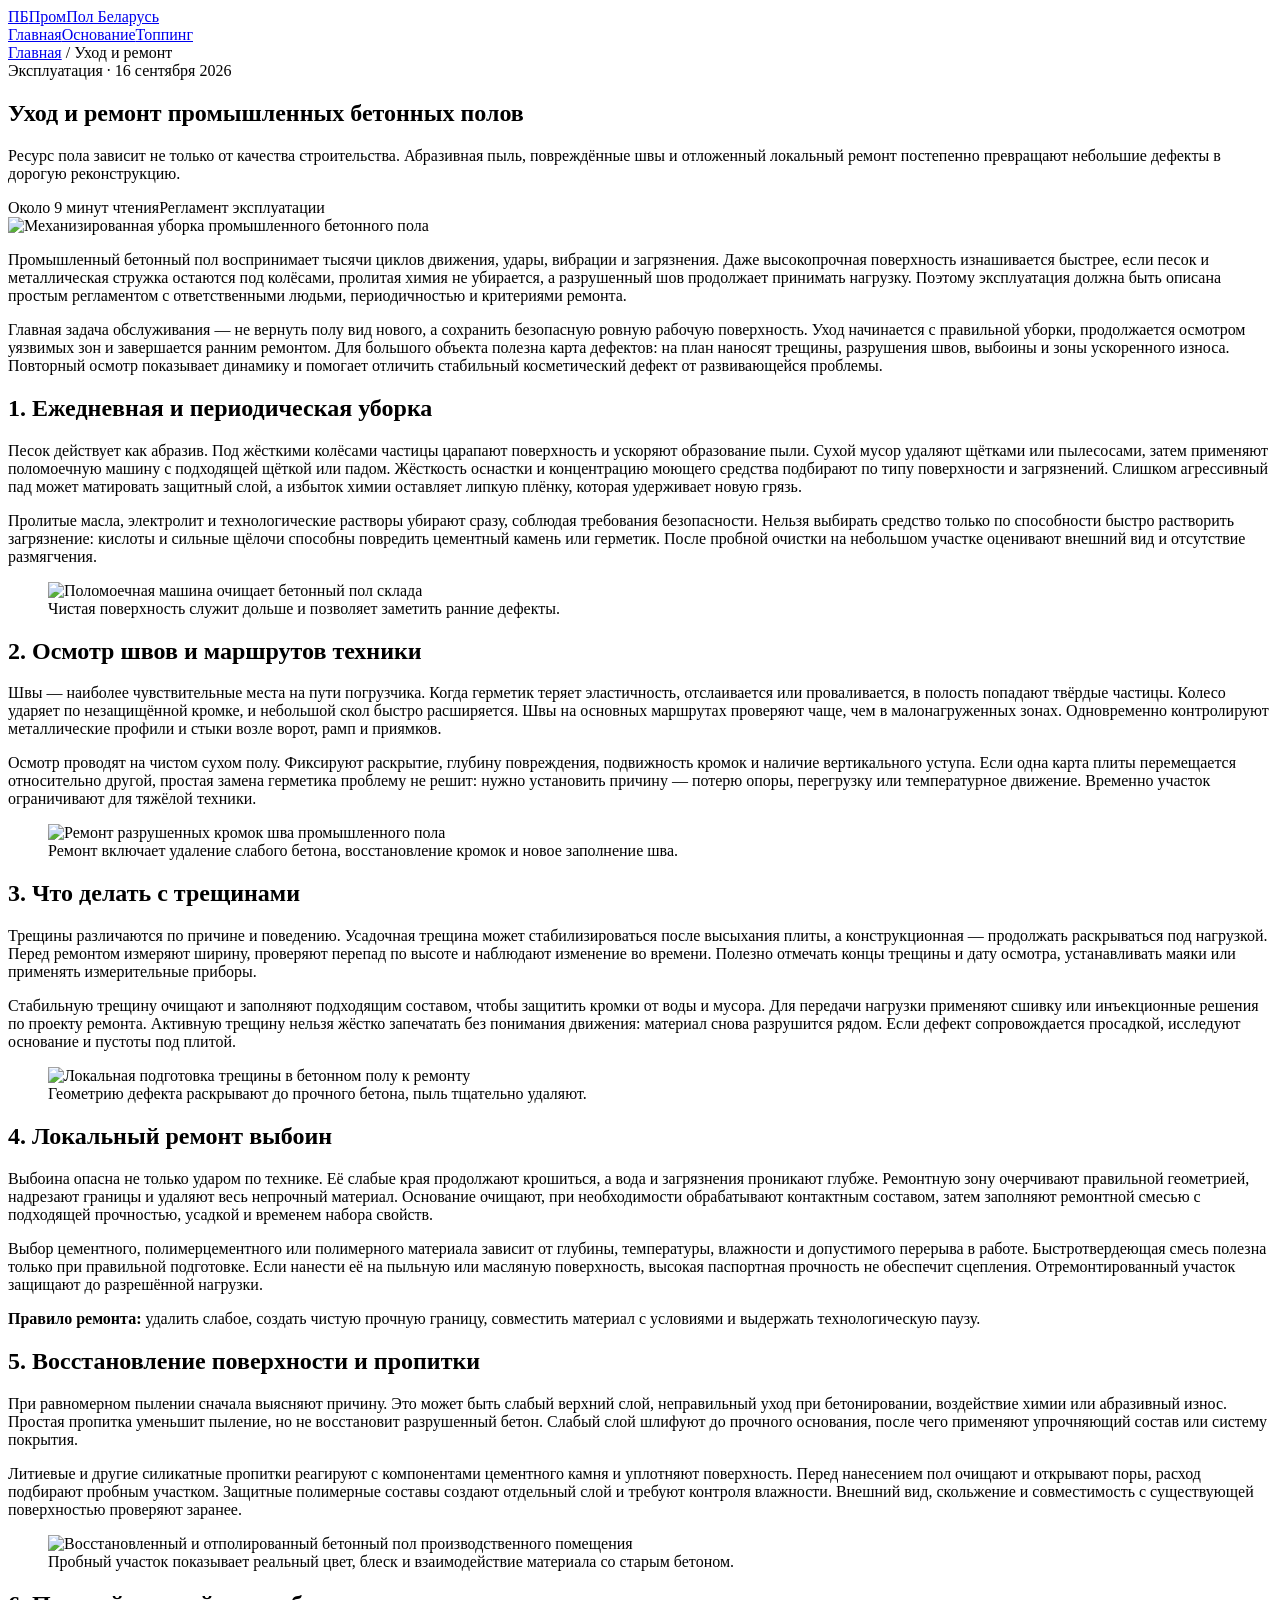
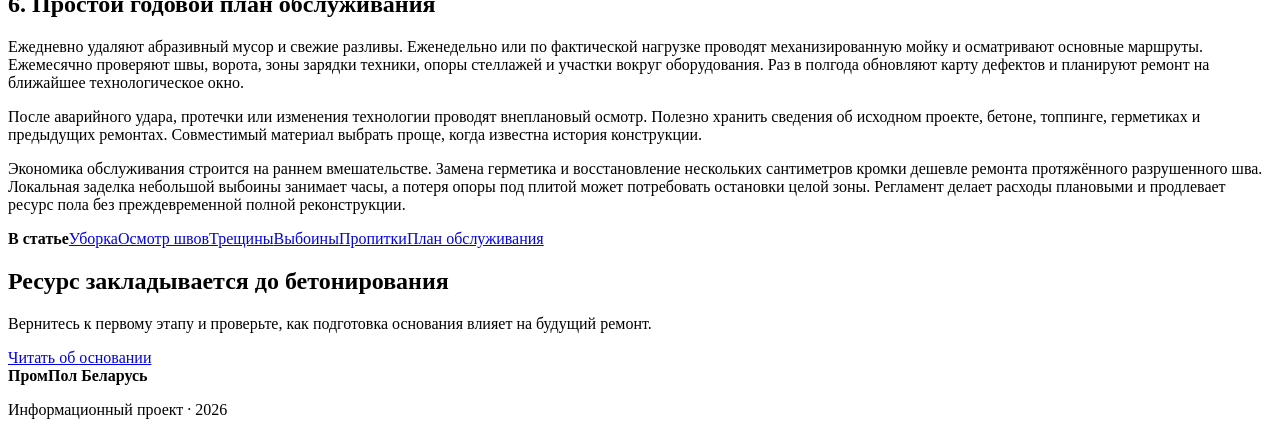
==== ekspluatatsiya-remont.html @ 8ad32788 "Add site pages and SEO files" ====
<!doctype html><html lang="ru"><head><meta charset="utf-8"><meta name="viewport" content="width=device-width,initial-scale=1"><title>Уход и ремонт промышленных бетонных полов</title><meta name="description" content="Практический регламент эксплуатации промышленных бетонных полов: уборка, защита швов, диагностика трещин, локальный ремонт и профилактика износа."><link rel="canonical" href="https://prompolybelarus.com/ekspluatatsiya-remont.html"><link rel="icon" href="/assets/favicon.svg"><link rel="stylesheet" href="/assets/style.css"><link rel="stylesheet" href="/assets/mobile.css"><meta property="og:type" content="article"><meta property="og:title" content="Уход и ремонт промышленных бетонных полов"><meta property="og:image" content="https://prompolybelarus.com/assets/images/maintenance.webp"><script type="application/ld+json">{"@context":"https://schema.org","@type":"Article","headline":"Уход и ремонт промышленных бетонных полов","datePublished":"2026-09-16","dateModified":"2026-09-16","inLanguage":"ru-BY","author":{"@type":"Organization","name":"ПромПол Беларусь"},"mainEntityOfPage":"https://prompolybelarus.com/ekspluatatsiya-remont.html","image":"https://prompolybelarus.com/assets/images/maintenance.webp"}</script></head><body><header class="site-header"><div class="wrap header-inner"><a class="brand" href="/"><span class="brand-mark">ПБ</span><span>ПромПол Беларусь</span></a><nav class="nav"><a href="/">Главная</a><a href="/podgotovka-osnovaniya.html">Основание</a><a href="/topingovye-poly.html">Топпинг</a></nav></div></header><main><div class="wrap"><div class="breadcrumbs"><a href="/">Главная</a> / Уход и ремонт</div><section class="article-hero"><div class="eyebrow">Эксплуатация · 16 сентября 2026</div><h1>Уход и ремонт промышленных бетонных полов</h1><p class="article-deck">Ресурс пола зависит не только от качества строительства. Абразивная пыль, повреждённые швы и отложенный локальный ремонт постепенно превращают небольшие дефекты в дорогую реконструкцию.</p><div class="article-meta"><span>Около 9 минут чтения</span><span>Регламент эксплуатации</span></div></section><img class="cover" src="/assets/images/maintenance.webp" width="1400" height="900" alt="Механизированная уборка промышленного бетонного пола"></div><section class="section"><div class="wrap article-layout"><article class="article-body"><p>Промышленный бетонный пол воспринимает тысячи циклов движения, удары, вибрации и загрязнения. Даже высокопрочная поверхность изнашивается быстрее, если песок и металлическая стружка остаются под колёсами, пролитая химия не убирается, а разрушенный шов продолжает принимать нагрузку. Поэтому эксплуатация должна быть описана простым регламентом с ответственными людьми, периодичностью и критериями ремонта.</p><p>Главная задача обслуживания — не вернуть полу вид нового, а сохранить безопасную ровную рабочую поверхность. Уход начинается с правильной уборки, продолжается осмотром уязвимых зон и завершается ранним ремонтом. Для большого объекта полезна карта дефектов: на план наносят трещины, разрушения швов, выбоины и зоны ускоренного износа. Повторный осмотр показывает динамику и помогает отличить стабильный косметический дефект от развивающейся проблемы.</p><h2 id="uborka">1. Ежедневная и периодическая уборка</h2><p>Песок действует как абразив. Под жёсткими колёсами частицы царапают поверхность и ускоряют образование пыли. Сухой мусор удаляют щётками или пылесосами, затем применяют поломоечную машину с подходящей щёткой или падом. Жёсткость оснастки и концентрацию моющего средства подбирают по типу поверхности и загрязнений. Слишком агрессивный пад может матировать защитный слой, а избыток химии оставляет липкую плёнку, которая удерживает новую грязь.</p><p>Пролитые масла, электролит и технологические растворы убирают сразу, соблюдая требования безопасности. Нельзя выбирать средство только по способности быстро растворить загрязнение: кислоты и сильные щёлочи способны повредить цементный камень или герметик. После пробной очистки на небольшом участке оценивают внешний вид и отсутствие размягчения.</p><figure><img src="/assets/images/cleaning.webp" width="1200" height="760" alt="Поломоечная машина очищает бетонный пол склада" loading="lazy"><figcaption>Чистая поверхность служит дольше и позволяет заметить ранние дефекты.</figcaption></figure><h2 id="osmotr">2. Осмотр швов и маршрутов техники</h2><p>Швы — наиболее чувствительные места на пути погрузчика. Когда герметик теряет эластичность, отслаивается или проваливается, в полость попадают твёрдые частицы. Колесо ударяет по незащищённой кромке, и небольшой скол быстро расширяется. Швы на основных маршрутах проверяют чаще, чем в малонагруженных зонах. Одновременно контролируют металлические профили и стыки возле ворот, рамп и приямков.</p><p>Осмотр проводят на чистом сухом полу. Фиксируют раскрытие, глубину повреждения, подвижность кромок и наличие вертикального уступа. Если одна карта плиты перемещается относительно другой, простая замена герметика проблему не решит: нужно установить причину — потерю опоры, перегрузку или температурное движение. Временно участок ограничивают для тяжёлой техники.</p><figure><img src="/assets/images/joint-repair.webp" width="1200" height="760" alt="Ремонт разрушенных кромок шва промышленного пола" loading="lazy"><figcaption>Ремонт включает удаление слабого бетона, восстановление кромок и новое заполнение шва.</figcaption></figure><h2 id="treshiny">3. Что делать с трещинами</h2><p>Трещины различаются по причине и поведению. Усадочная трещина может стабилизироваться после высыхания плиты, а конструкционная — продолжать раскрываться под нагрузкой. Перед ремонтом измеряют ширину, проверяют перепад по высоте и наблюдают изменение во времени. Полезно отмечать концы трещины и дату осмотра, устанавливать маяки или применять измерительные приборы.</p><p>Стабильную трещину очищают и заполняют подходящим составом, чтобы защитить кромки от воды и мусора. Для передачи нагрузки применяют сшивку или инъекционные решения по проекту ремонта. Активную трещину нельзя жёстко запечатать без понимания движения: материал снова разрушится рядом. Если дефект сопровождается просадкой, исследуют основание и пустоты под плитой.</p><figure><img src="/assets/images/crack-repair.webp" width="1200" height="760" alt="Локальная подготовка трещины в бетонном полу к ремонту" loading="lazy"><figcaption>Геометрию дефекта раскрывают до прочного бетона, пыль тщательно удаляют.</figcaption></figure><h2 id="vyboiny">4. Локальный ремонт выбоин</h2><p>Выбоина опасна не только ударом по технике. Её слабые края продолжают крошиться, а вода и загрязнения проникают глубже. Ремонтную зону очерчивают правильной геометрией, надрезают границы и удаляют весь непрочный материал. Основание очищают, при необходимости обрабатывают контактным составом, затем заполняют ремонтной смесью с подходящей прочностью, усадкой и временем набора свойств.</p><p>Выбор цементного, полимерцементного или полимерного материала зависит от глубины, температуры, влажности и допустимого перерыва в работе. Быстротвердеющая смесь полезна только при правильной подготовке. Если нанести её на пыльную или масляную поверхность, высокая паспортная прочность не обеспечит сцепления. Отремонтированный участок защищают до разрешённой нагрузки.</p><div class="note"><strong>Правило ремонта:</strong> удалить слабое, создать чистую прочную границу, совместить материал с условиями и выдержать технологическую паузу.</div><h2 id="propitka">5. Восстановление поверхности и пропитки</h2><p>При равномерном пылении сначала выясняют причину. Это может быть слабый верхний слой, неправильный уход при бетонировании, воздействие химии или абразивный износ. Простая пропитка уменьшит пыление, но не восстановит разрушенный бетон. Слабый слой шлифуют до прочного основания, после чего применяют упрочняющий состав или систему покрытия.</p><p>Литиевые и другие силикатные пропитки реагируют с компонентами цементного камня и уплотняют поверхность. Перед нанесением пол очищают и открывают поры, расход подбирают пробным участком. Защитные полимерные составы создают отдельный слой и требуют контроля влажности. Внешний вид, скольжение и совместимость с существующей поверхностью проверяют заранее.</p><figure><img src="/assets/images/restored-floor.webp" width="1200" height="760" alt="Восстановленный и отполированный бетонный пол производственного помещения" loading="lazy"><figcaption>Пробный участок показывает реальный цвет, блеск и взаимодействие материала со старым бетоном.</figcaption></figure><h2 id="plan">6. Простой годовой план обслуживания</h2><p>Ежедневно удаляют абразивный мусор и свежие разливы. Еженедельно или по фактической нагрузке проводят механизированную мойку и осматривают основные маршруты. Ежемесячно проверяют швы, ворота, зоны зарядки техники, опоры стеллажей и участки вокруг оборудования. Раз в полгода обновляют карту дефектов и планируют ремонт на ближайшее технологическое окно.</p><p>После аварийного удара, протечки или изменения технологии проводят внеплановый осмотр. Полезно хранить сведения об исходном проекте, бетоне, топпинге, герметиках и предыдущих ремонтах. Совместимый материал выбрать проще, когда известна история конструкции.</p><p>Экономика обслуживания строится на раннем вмешательстве. Замена герметика и восстановление нескольких сантиметров кромки дешевле ремонта протяжённого разрушенного шва. Локальная заделка небольшой выбоины занимает часы, а потеря опоры под плитой может потребовать остановки целой зоны. Регламент делает расходы плановыми и продлевает ресурс пола без преждевременной полной реконструкции.</p></article><aside class="article-aside"><strong>В статье</strong><a href="#uborka">Уборка</a><a href="#osmotr">Осмотр швов</a><a href="#treshiny">Трещины</a><a href="#vyboiny">Выбоины</a><a href="#propitka">Пропитки</a><a href="#plan">План обслуживания</a></aside></div></section><section class="section alt"><div class="wrap cta"><div><h2>Ресурс закладывается до бетонирования</h2><p>Вернитесь к первому этапу и проверьте, как подготовка основания влияет на будущий ремонт.</p></div><a class="button" href="/podgotovka-osnovaniya.html">Читать об основании</a></div></section></main><footer class="site-footer"><div class="wrap footer-grid"><strong>ПромПол Беларусь</strong><p>Информационный проект · 2026</p></div></footer></body></html>
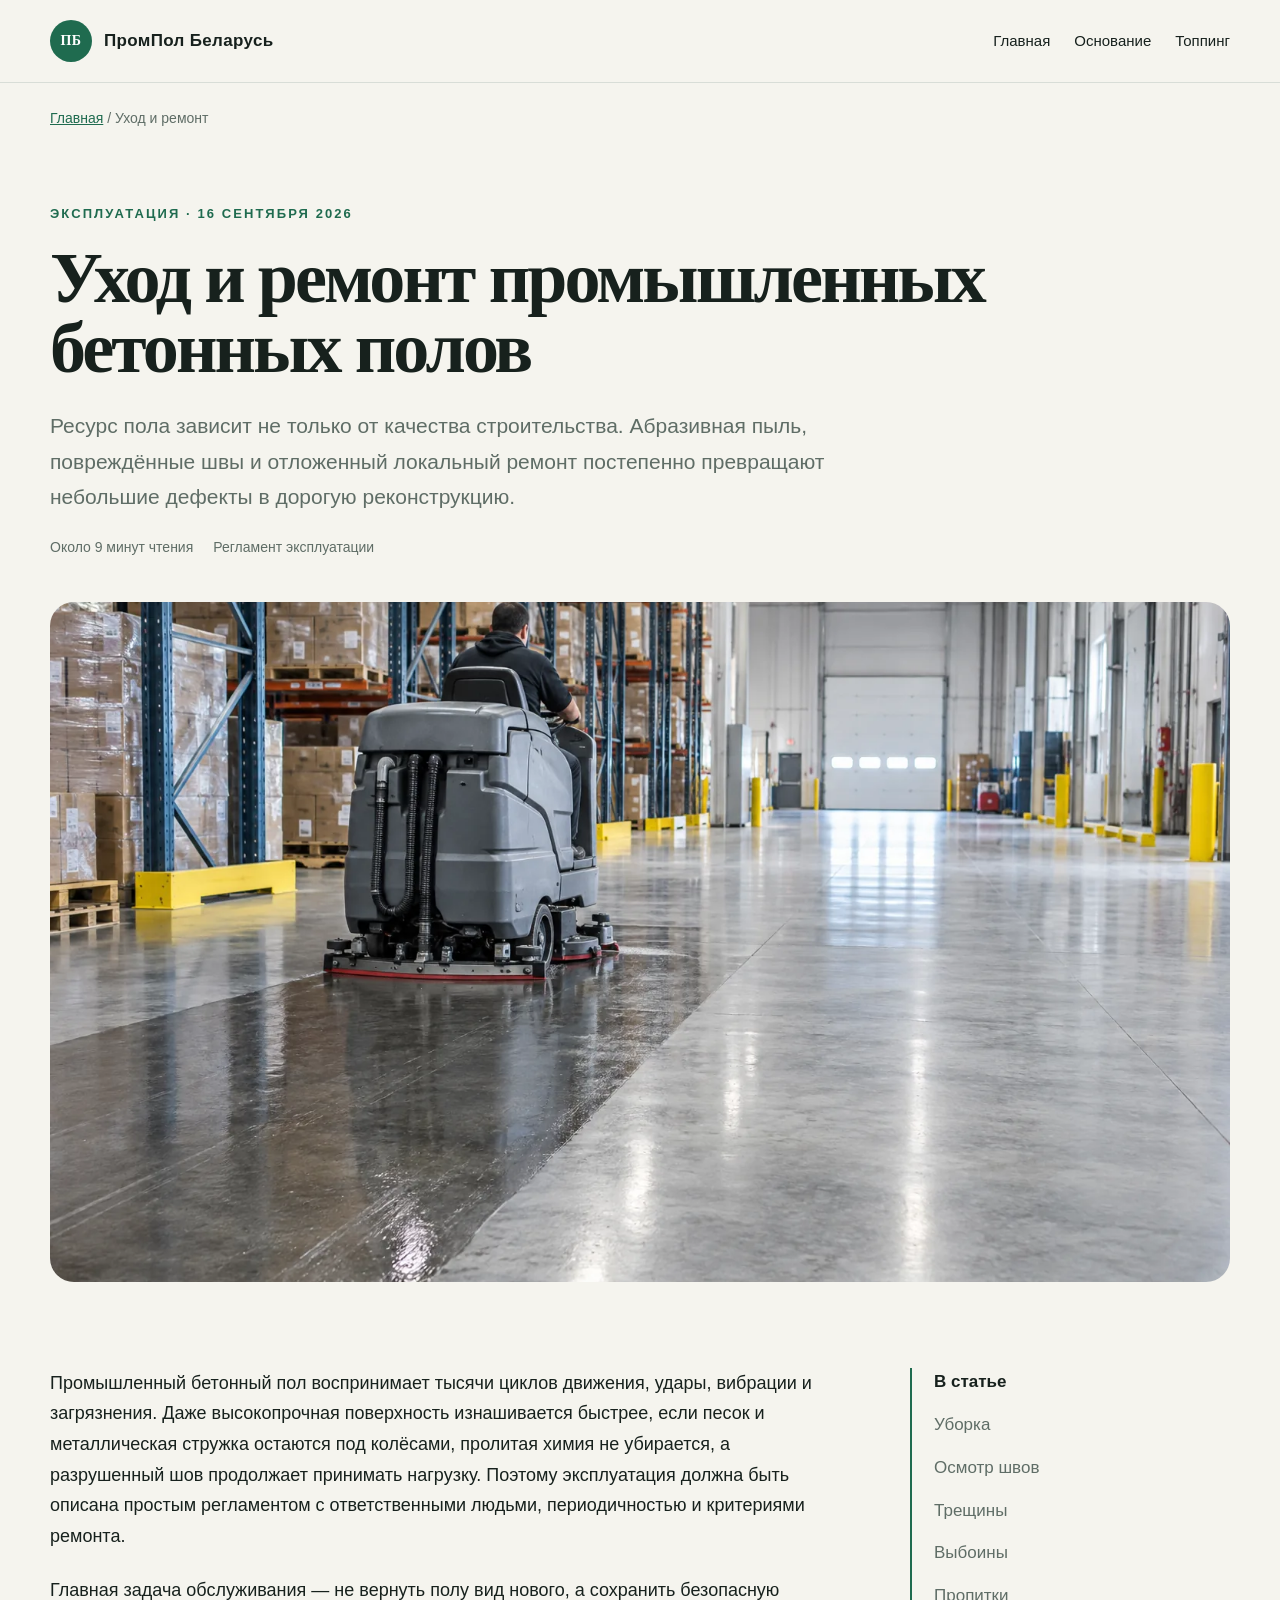
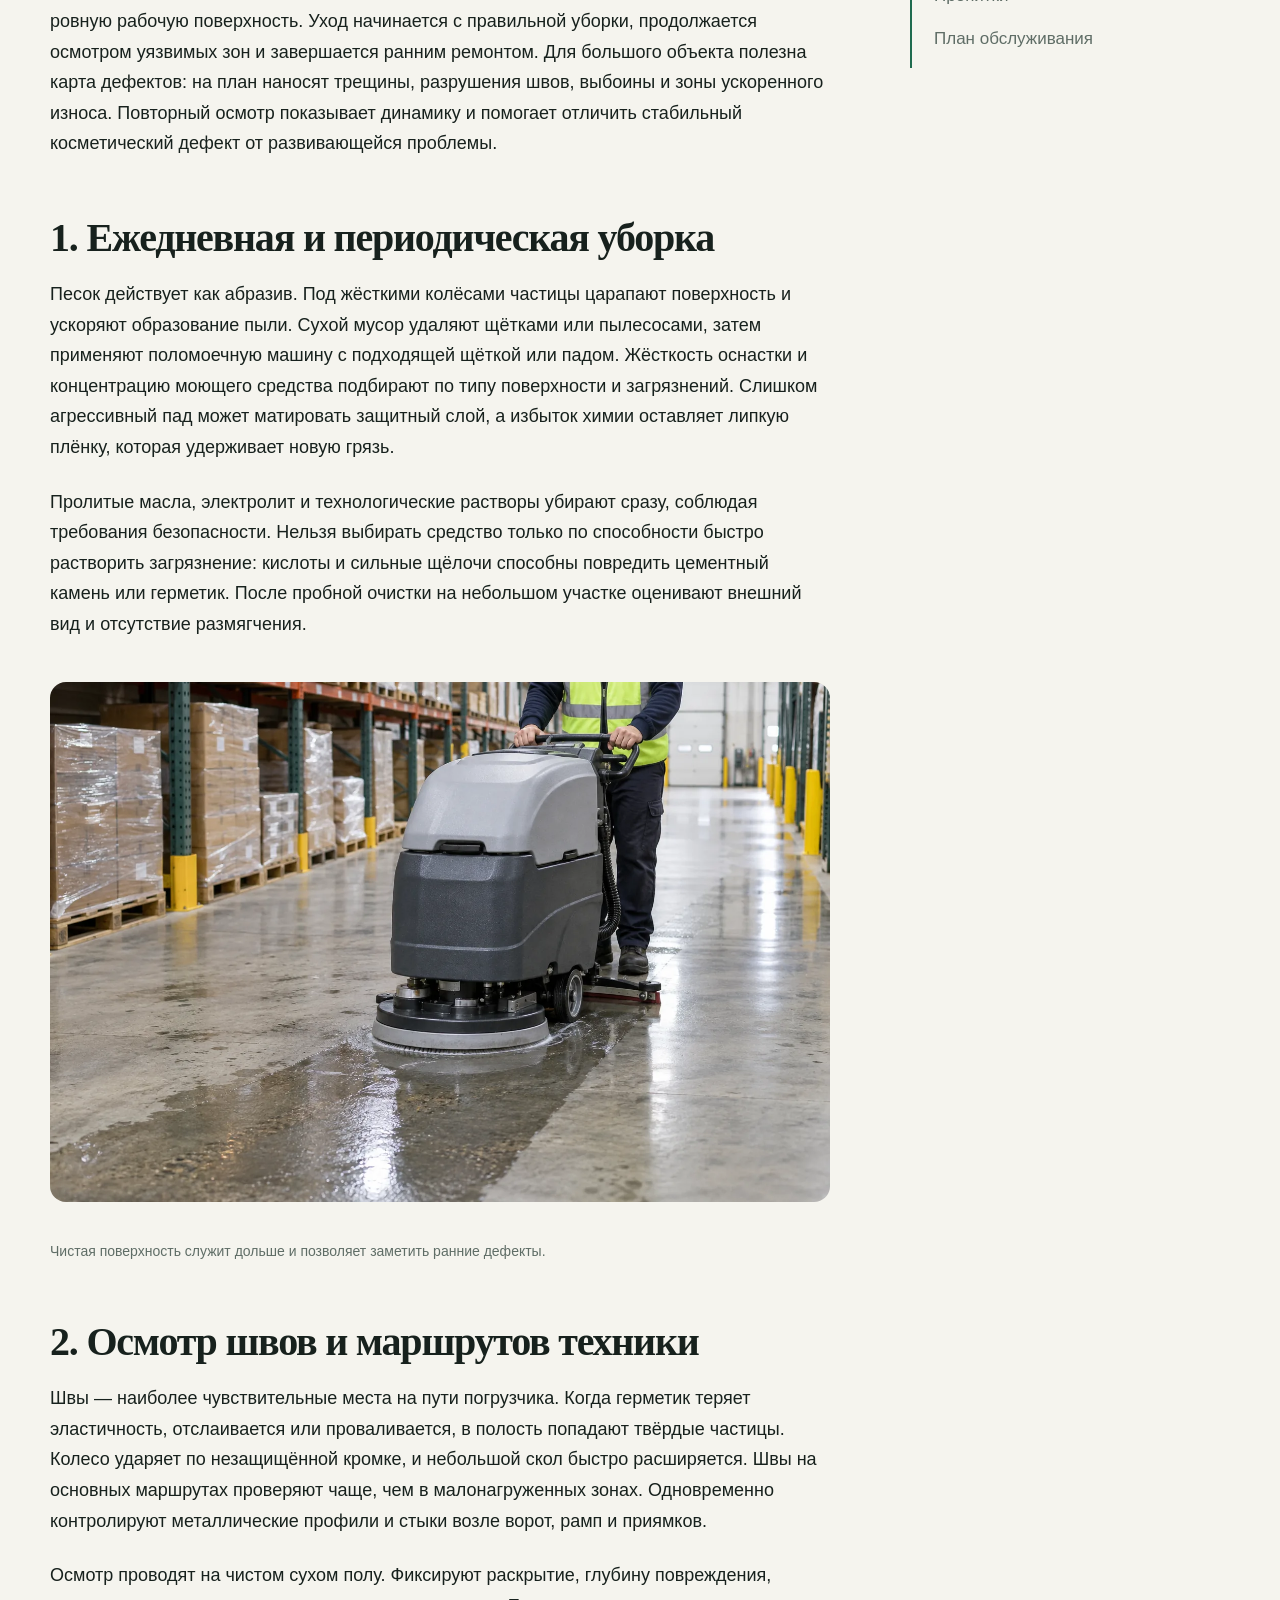
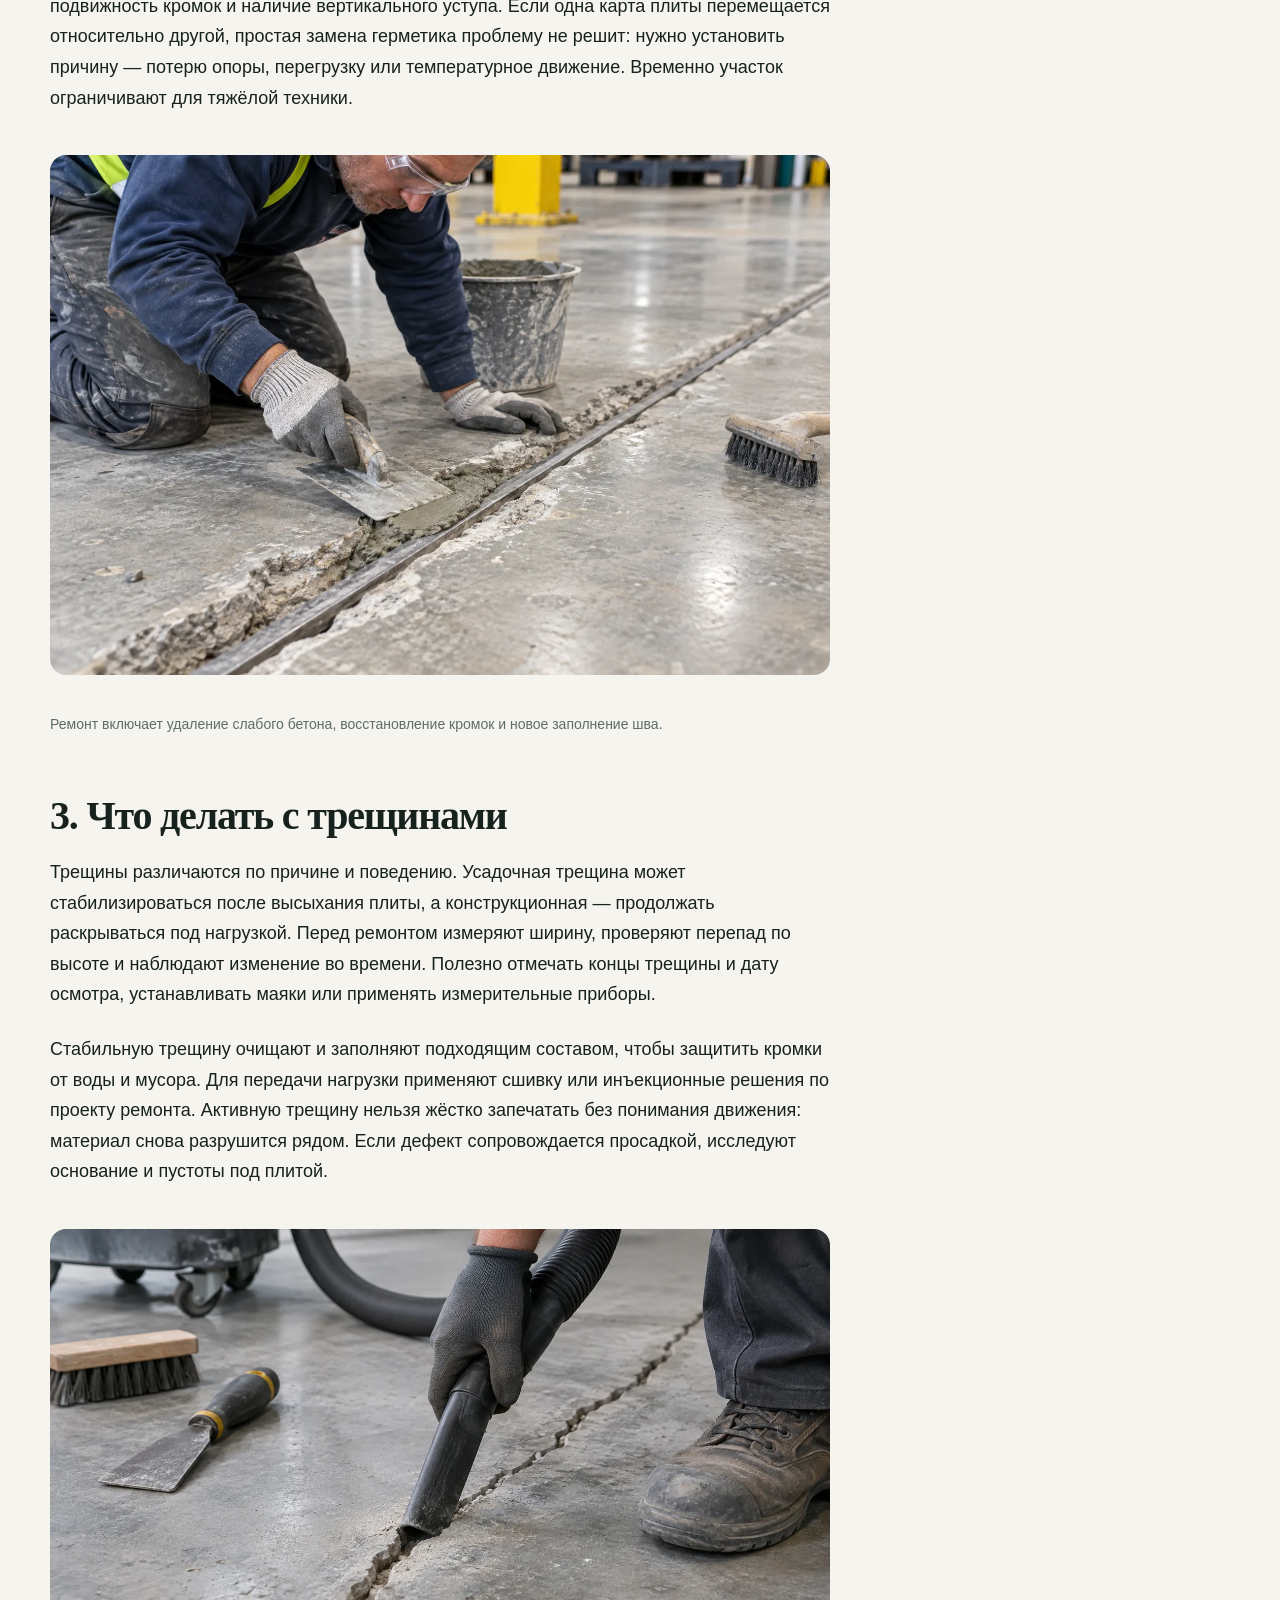
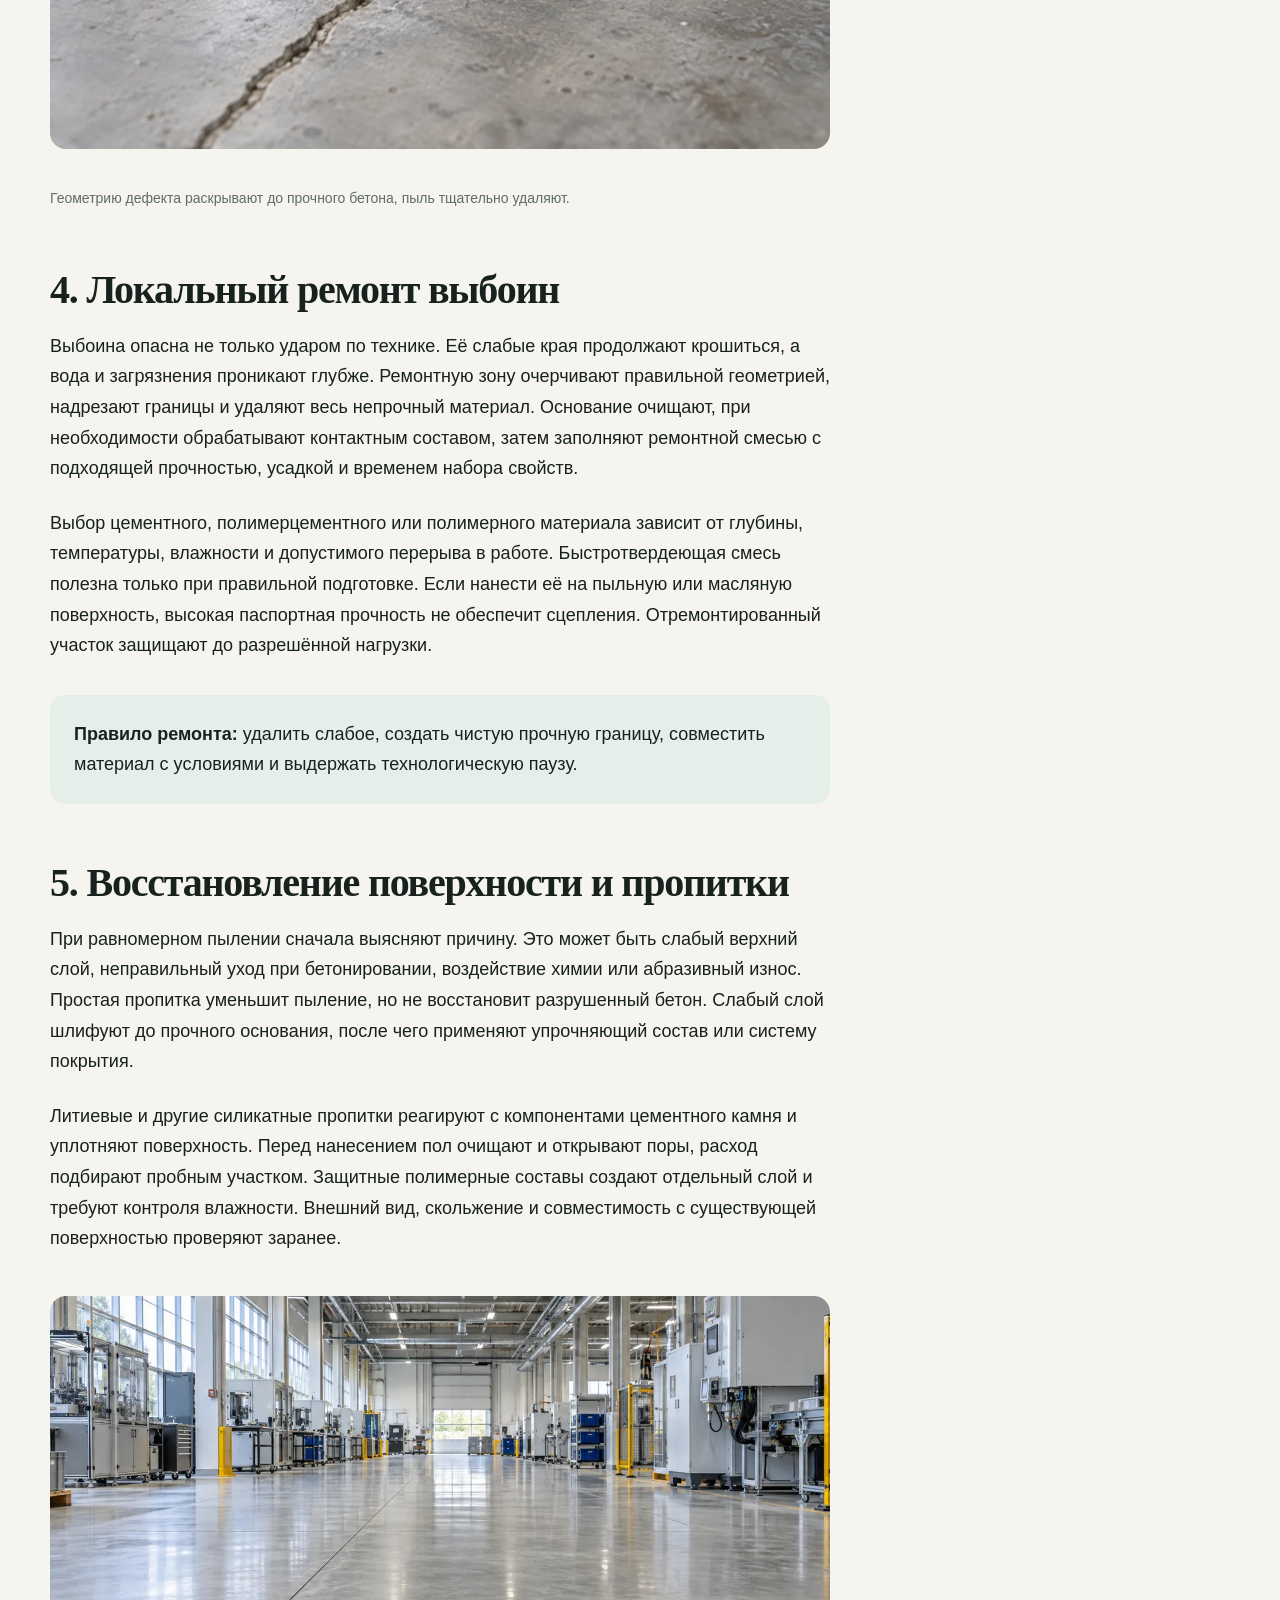
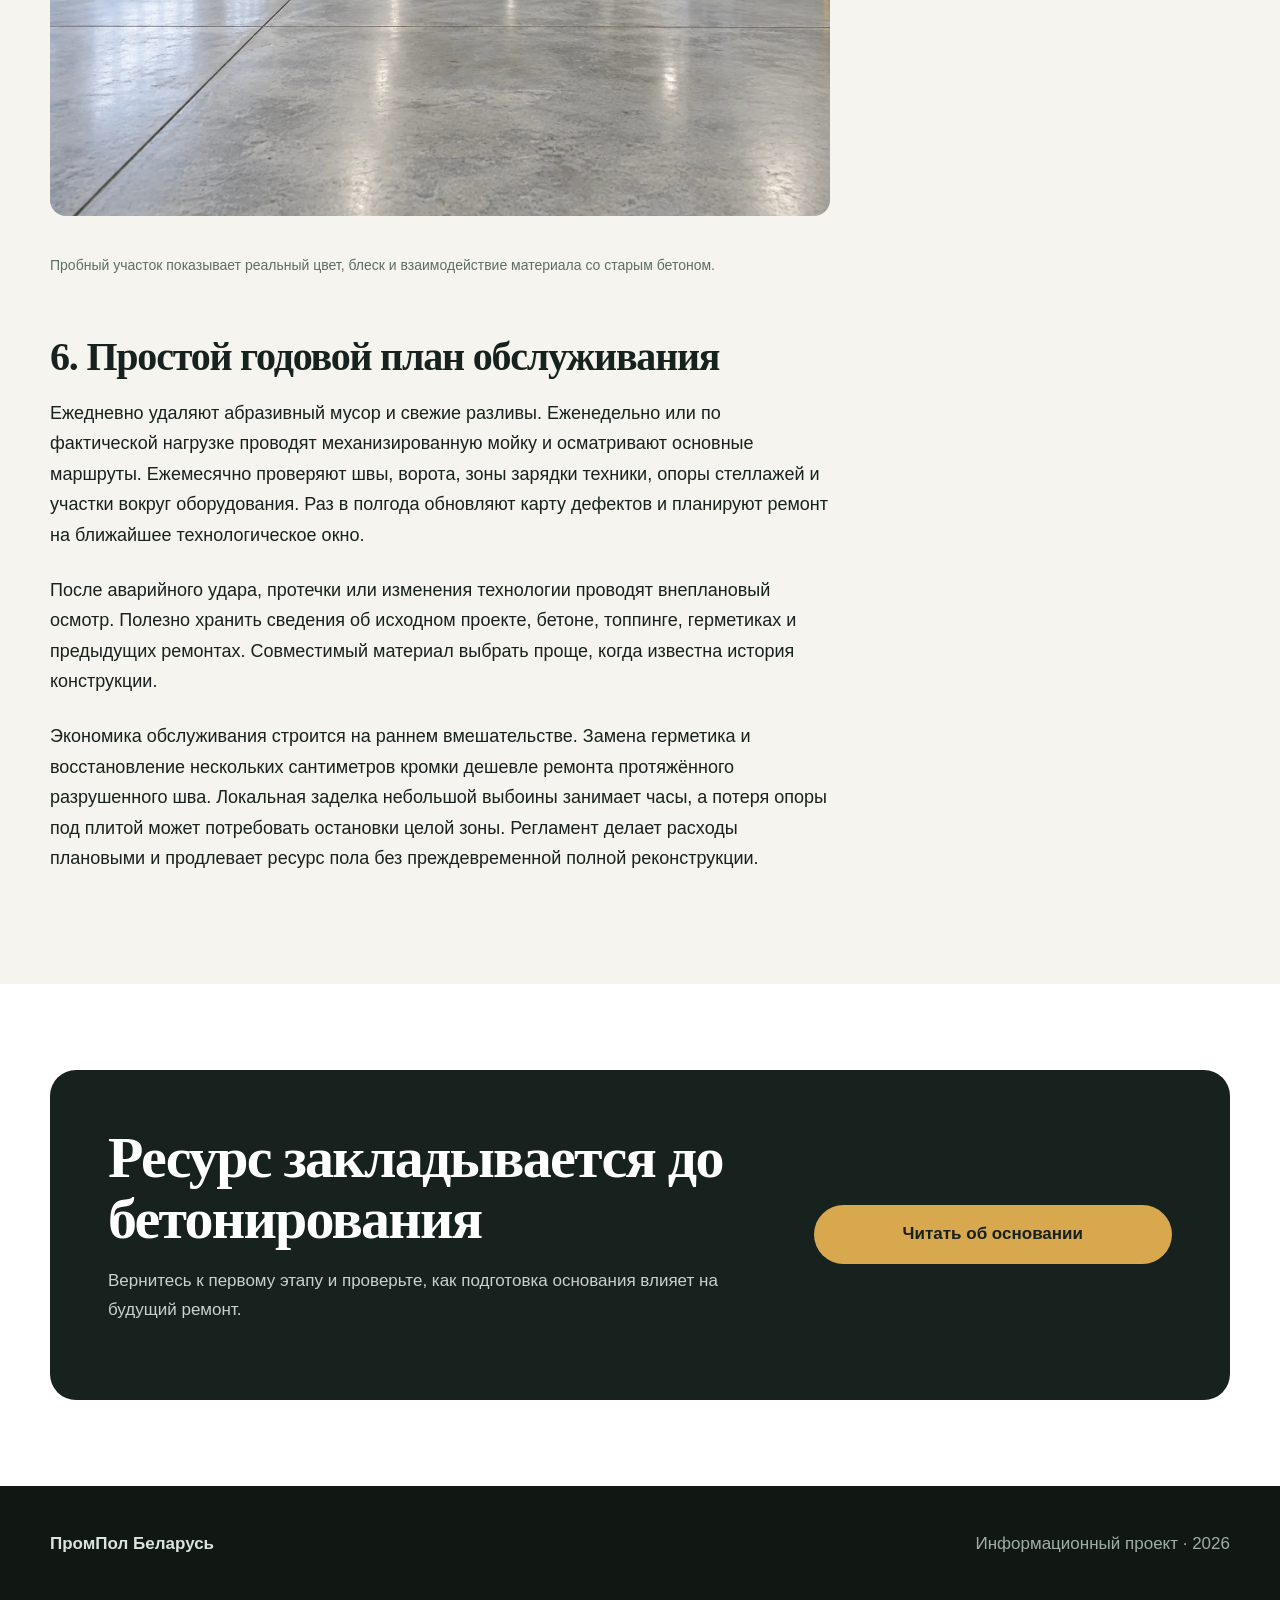
==== commit 102c7959: "Use final clean URLs in SEO metadata" ====
--- a/ekspluatatsiya-remont.html
+++ b/ekspluatatsiya-remont.html
@@ -1 +1 @@
-<!doctype html><html lang="ru"><head><meta charset="utf-8"><meta name="viewport" content="width=device-width,initial-scale=1"><title>Уход и ремонт промышленных бетонных полов</title><meta name="description" content="Практический регламент эксплуатации промышленных бетонных полов: уборка, защита швов, диагностика трещин, локальный ремонт и профилактика износа."><link rel="canonical" href="https://prompolybelarus.com/ekspluatatsiya-remont.html"><link rel="icon" href="/assets/favicon.svg"><link rel="stylesheet" href="/assets/style.css"><link rel="stylesheet" href="/assets/mobile.css"><meta property="og:type" content="article"><meta property="og:title" content="Уход и ремонт промышленных бетонных полов"><meta property="og:image" content="https://prompolybelarus.com/assets/images/maintenance.webp"><script type="application/ld+json">{"@context":"https://schema.org","@type":"Article","headline":"Уход и ремонт промышленных бетонных полов","datePublished":"2026-09-16","dateModified":"2026-09-16","inLanguage":"ru-BY","author":{"@type":"Organization","name":"ПромПол Беларусь"},"mainEntityOfPage":"https://prompolybelarus.com/ekspluatatsiya-remont.html","image":"https://prompolybelarus.com/assets/images/maintenance.webp"}</script></head><body><header class="site-header"><div class="wrap header-inner"><a class="brand" href="/"><span class="brand-mark">ПБ</span><span>ПромПол Беларусь</span></a><nav class="nav"><a href="/">Главная</a><a href="/podgotovka-osnovaniya.html">Основание</a><a href="/topingovye-poly.html">Топпинг</a></nav></div></header><main><div class="wrap"><div class="breadcrumbs"><a href="/">Главная</a> / Уход и ремонт</div><section class="article-hero"><div class="eyebrow">Эксплуатация · 16 сентября 2026</div><h1>Уход и ремонт промышленных бетонных полов</h1><p class="article-deck">Ресурс пола зависит не только от качества строительства. Абразивная пыль, повреждённые швы и отложенный локальный ремонт постепенно превращают небольшие дефекты в дорогую реконструкцию.</p><div class="article-meta"><span>Около 9 минут чтения</span><span>Регламент эксплуатации</span></div></section><img class="cover" src="/assets/images/maintenance.webp" width="1400" height="900" alt="Механизированная уборка промышленного бетонного пола"></div><section class="section"><div class="wrap article-layout"><article class="article-body"><p>Промышленный бетонный пол воспринимает тысячи циклов движения, удары, вибрации и загрязнения. Даже высокопрочная поверхность изнашивается быстрее, если песок и металлическая стружка остаются под колёсами, пролитая химия не убирается, а разрушенный шов продолжает принимать нагрузку. Поэтому эксплуатация должна быть описана простым регламентом с ответственными людьми, периодичностью и критериями ремонта.</p><p>Главная задача обслуживания — не вернуть полу вид нового, а сохранить безопасную ровную рабочую поверхность. Уход начинается с правильной уборки, продолжается осмотром уязвимых зон и завершается ранним ремонтом. Для большого объекта полезна карта дефектов: на план наносят трещины, разрушения швов, выбоины и зоны ускоренного износа. Повторный осмотр показывает динамику и помогает отличить стабильный косметический дефект от развивающейся проблемы.</p><h2 id="uborka">1. Ежедневная и периодическая уборка</h2><p>Песок действует как абразив. Под жёсткими колёсами частицы царапают поверхность и ускоряют образование пыли. Сухой мусор удаляют щётками или пылесосами, затем применяют поломоечную машину с подходящей щёткой или падом. Жёсткость оснастки и концентрацию моющего средства подбирают по типу поверхности и загрязнений. Слишком агрессивный пад может матировать защитный слой, а избыток химии оставляет липкую плёнку, которая удерживает новую грязь.</p><p>Пролитые масла, электролит и технологические растворы убирают сразу, соблюдая требования безопасности. Нельзя выбирать средство только по способности быстро растворить загрязнение: кислоты и сильные щёлочи способны повредить цементный камень или герметик. После пробной очистки на небольшом участке оценивают внешний вид и отсутствие размягчения.</p><figure><img src="/assets/images/cleaning.webp" width="1200" height="760" alt="Поломоечная машина очищает бетонный пол склада" loading="lazy"><figcaption>Чистая поверхность служит дольше и позволяет заметить ранние дефекты.</figcaption></figure><h2 id="osmotr">2. Осмотр швов и маршрутов техники</h2><p>Швы — наиболее чувствительные места на пути погрузчика. Когда герметик теряет эластичность, отслаивается или проваливается, в полость попадают твёрдые частицы. Колесо ударяет по незащищённой кромке, и небольшой скол быстро расширяется. Швы на основных маршрутах проверяют чаще, чем в малонагруженных зонах. Одновременно контролируют металлические профили и стыки возле ворот, рамп и приямков.</p><p>Осмотр проводят на чистом сухом полу. Фиксируют раскрытие, глубину повреждения, подвижность кромок и наличие вертикального уступа. Если одна карта плиты перемещается относительно другой, простая замена герметика проблему не решит: нужно установить причину — потерю опоры, перегрузку или температурное движение. Временно участок ограничивают для тяжёлой техники.</p><figure><img src="/assets/images/joint-repair.webp" width="1200" height="760" alt="Ремонт разрушенных кромок шва промышленного пола" loading="lazy"><figcaption>Ремонт включает удаление слабого бетона, восстановление кромок и новое заполнение шва.</figcaption></figure><h2 id="treshiny">3. Что делать с трещинами</h2><p>Трещины различаются по причине и поведению. Усадочная трещина может стабилизироваться после высыхания плиты, а конструкционная — продолжать раскрываться под нагрузкой. Перед ремонтом измеряют ширину, проверяют перепад по высоте и наблюдают изменение во времени. Полезно отмечать концы трещины и дату осмотра, устанавливать маяки или применять измерительные приборы.</p><p>Стабильную трещину очищают и заполняют подходящим составом, чтобы защитить кромки от воды и мусора. Для передачи нагрузки применяют сшивку или инъекционные решения по проекту ремонта. Активную трещину нельзя жёстко запечатать без понимания движения: материал снова разрушится рядом. Если дефект сопровождается просадкой, исследуют основание и пустоты под плитой.</p><figure><img src="/assets/images/crack-repair.webp" width="1200" height="760" alt="Локальная подготовка трещины в бетонном полу к ремонту" loading="lazy"><figcaption>Геометрию дефекта раскрывают до прочного бетона, пыль тщательно удаляют.</figcaption></figure><h2 id="vyboiny">4. Локальный ремонт выбоин</h2><p>Выбоина опасна не только ударом по технике. Её слабые края продолжают крошиться, а вода и загрязнения проникают глубже. Ремонтную зону очерчивают правильной геометрией, надрезают границы и удаляют весь непрочный материал. Основание очищают, при необходимости обрабатывают контактным составом, затем заполняют ремонтной смесью с подходящей прочностью, усадкой и временем набора свойств.</p><p>Выбор цементного, полимерцементного или полимерного материала зависит от глубины, температуры, влажности и допустимого перерыва в работе. Быстротвердеющая смесь полезна только при правильной подготовке. Если нанести её на пыльную или масляную поверхность, высокая паспортная прочность не обеспечит сцепления. Отремонтированный участок защищают до разрешённой нагрузки.</p><div class="note"><strong>Правило ремонта:</strong> удалить слабое, создать чистую прочную границу, совместить материал с условиями и выдержать технологическую паузу.</div><h2 id="propitka">5. Восстановление поверхности и пропитки</h2><p>При равномерном пылении сначала выясняют причину. Это может быть слабый верхний слой, неправильный уход при бетонировании, воздействие химии или абразивный износ. Простая пропитка уменьшит пыление, но не восстановит разрушенный бетон. Слабый слой шлифуют до прочного основания, после чего применяют упрочняющий состав или систему покрытия.</p><p>Литиевые и другие силикатные пропитки реагируют с компонентами цементного камня и уплотняют поверхность. Перед нанесением пол очищают и открывают поры, расход подбирают пробным участком. Защитные полимерные составы создают отдельный слой и требуют контроля влажности. Внешний вид, скольжение и совместимость с существующей поверхностью проверяют заранее.</p><figure><img src="/assets/images/restored-floor.webp" width="1200" height="760" alt="Восстановленный и отполированный бетонный пол производственного помещения" loading="lazy"><figcaption>Пробный участок показывает реальный цвет, блеск и взаимодействие материала со старым бетоном.</figcaption></figure><h2 id="plan">6. Простой годовой план обслуживания</h2><p>Ежедневно удаляют абразивный мусор и свежие разливы. Еженедельно или по фактической нагрузке проводят механизированную мойку и осматривают основные маршруты. Ежемесячно проверяют швы, ворота, зоны зарядки техники, опоры стеллажей и участки вокруг оборудования. Раз в полгода обновляют карту дефектов и планируют ремонт на ближайшее технологическое окно.</p><p>После аварийного удара, протечки или изменения технологии проводят внеплановый осмотр. Полезно хранить сведения об исходном проекте, бетоне, топпинге, герметиках и предыдущих ремонтах. Совместимый материал выбрать проще, когда известна история конструкции.</p><p>Экономика обслуживания строится на раннем вмешательстве. Замена герметика и восстановление нескольких сантиметров кромки дешевле ремонта протяжённого разрушенного шва. Локальная заделка небольшой выбоины занимает часы, а потеря опоры под плитой может потребовать остановки целой зоны. Регламент делает расходы плановыми и продлевает ресурс пола без преждевременной полной реконструкции.</p></article><aside class="article-aside"><strong>В статье</strong><a href="#uborka">Уборка</a><a href="#osmotr">Осмотр швов</a><a href="#treshiny">Трещины</a><a href="#vyboiny">Выбоины</a><a href="#propitka">Пропитки</a><a href="#plan">План обслуживания</a></aside></div></section><section class="section alt"><div class="wrap cta"><div><h2>Ресурс закладывается до бетонирования</h2><p>Вернитесь к первому этапу и проверьте, как подготовка основания влияет на будущий ремонт.</p></div><a class="button" href="/podgotovka-osnovaniya.html">Читать об основании</a></div></section></main><footer class="site-footer"><div class="wrap footer-grid"><strong>ПромПол Беларусь</strong><p>Информационный проект · 2026</p></div></footer></body></html>
+<!doctype html><html lang="ru"><head><meta charset="utf-8"><meta name="viewport" content="width=device-width,initial-scale=1"><title>Уход и ремонт промышленных бетонных полов</title><meta name="description" content="Практический регламент эксплуатации промышленных бетонных полов: уборка, защита швов, диагностика трещин, локальный ремонт и профилактика износа."><link rel="canonical" href="https://prompolybelarus.com/ekspluatatsiya-remont"><link rel="icon" href="/assets/favicon.svg"><link rel="stylesheet" href="/assets/style.css"><link rel="stylesheet" href="/assets/mobile.css"><meta property="og:type" content="article"><meta property="og:title" content="Уход и ремонт промышленных бетонных полов"><meta property="og:image" content="https://prompolybelarus.com/assets/images/maintenance.webp"><script type="application/ld+json">{"@context":"https://schema.org","@type":"Article","headline":"Уход и ремонт промышленных бетонных полов","datePublished":"2026-09-16","dateModified":"2026-09-16","inLanguage":"ru-BY","author":{"@type":"Organization","name":"ПромПол Беларусь"},"mainEntityOfPage":"https://prompolybelarus.com/ekspluatatsiya-remont","image":"https://prompolybelarus.com/assets/images/maintenance.webp"}</script></head><body><header class="site-header"><div class="wrap header-inner"><a class="brand" href="/"><span class="brand-mark">ПБ</span><span>ПромПол Беларусь</span></a><nav class="nav"><a href="/">Главная</a><a href="/podgotovka-osnovaniya">Основание</a><a href="/topingovye-poly">Топпинг</a></nav></div></header><main><div class="wrap"><div class="breadcrumbs"><a href="/">Главная</a> / Уход и ремонт</div><section class="article-hero"><div class="eyebrow">Эксплуатация · 16 сентября 2026</div><h1>Уход и ремонт промышленных бетонных полов</h1><p class="article-deck">Ресурс пола зависит не только от качества строительства. Абразивная пыль, повреждённые швы и отложенный локальный ремонт постепенно превращают небольшие дефекты в дорогую реконструкцию.</p><div class="article-meta"><span>Около 9 минут чтения</span><span>Регламент эксплуатации</span></div></section><img class="cover" src="/assets/images/maintenance.webp" width="1400" height="900" alt="Механизированная уборка промышленного бетонного пола"></div><section class="section"><div class="wrap article-layout"><article class="article-body"><p>Промышленный бетонный пол воспринимает тысячи циклов движения, удары, вибрации и загрязнения. Даже высокопрочная поверхность изнашивается быстрее, если песок и металлическая стружка остаются под колёсами, пролитая химия не убирается, а разрушенный шов продолжает принимать нагрузку. Поэтому эксплуатация должна быть описана простым регламентом с ответственными людьми, периодичностью и критериями ремонта.</p><p>Главная задача обслуживания — не вернуть полу вид нового, а сохранить безопасную ровную рабочую поверхность. Уход начинается с правильной уборки, продолжается осмотром уязвимых зон и завершается ранним ремонтом. Для большого объекта полезна карта дефектов: на план наносят трещины, разрушения швов, выбоины и зоны ускоренного износа. Повторный осмотр показывает динамику и помогает отличить стабильный косметический дефект от развивающейся проблемы.</p><h2 id="uborka">1. Ежедневная и периодическая уборка</h2><p>Песок действует как абразив. Под жёсткими колёсами частицы царапают поверхность и ускоряют образование пыли. Сухой мусор удаляют щётками или пылесосами, затем применяют поломоечную машину с подходящей щёткой или падом. Жёсткость оснастки и концентрацию моющего средства подбирают по типу поверхности и загрязнений. Слишком агрессивный пад может матировать защитный слой, а избыток химии оставляет липкую плёнку, которая удерживает новую грязь.</p><p>Пролитые масла, электролит и технологические растворы убирают сразу, соблюдая требования безопасности. Нельзя выбирать средство только по способности быстро растворить загрязнение: кислоты и сильные щёлочи способны повредить цементный камень или герметик. После пробной очистки на небольшом участке оценивают внешний вид и отсутствие размягчения.</p><figure><img src="/assets/images/cleaning.webp" width="1200" height="760" alt="Поломоечная машина очищает бетонный пол склада" loading="lazy"><figcaption>Чистая поверхность служит дольше и позволяет заметить ранние дефекты.</figcaption></figure><h2 id="osmotr">2. Осмотр швов и маршрутов техники</h2><p>Швы — наиболее чувствительные места на пути погрузчика. Когда герметик теряет эластичность, отслаивается или проваливается, в полость попадают твёрдые частицы. Колесо ударяет по незащищённой кромке, и небольшой скол быстро расширяется. Швы на основных маршрутах проверяют чаще, чем в малонагруженных зонах. Одновременно контролируют металлические профили и стыки возле ворот, рамп и приямков.</p><p>Осмотр проводят на чистом сухом полу. Фиксируют раскрытие, глубину повреждения, подвижность кромок и наличие вертикального уступа. Если одна карта плиты перемещается относительно другой, простая замена герметика проблему не решит: нужно установить причину — потерю опоры, перегрузку или температурное движение. Временно участок ограничивают для тяжёлой техники.</p><figure><img src="/assets/images/joint-repair.webp" width="1200" height="760" alt="Ремонт разрушенных кромок шва промышленного пола" loading="lazy"><figcaption>Ремонт включает удаление слабого бетона, восстановление кромок и новое заполнение шва.</figcaption></figure><h2 id="treshiny">3. Что делать с трещинами</h2><p>Трещины различаются по причине и поведению. Усадочная трещина может стабилизироваться после высыхания плиты, а конструкционная — продолжать раскрываться под нагрузкой. Перед ремонтом измеряют ширину, проверяют перепад по высоте и наблюдают изменение во времени. Полезно отмечать концы трещины и дату осмотра, устанавливать маяки или применять измерительные приборы.</p><p>Стабильную трещину очищают и заполняют подходящим составом, чтобы защитить кромки от воды и мусора. Для передачи нагрузки применяют сшивку или инъекционные решения по проекту ремонта. Активную трещину нельзя жёстко запечатать без понимания движения: материал снова разрушится рядом. Если дефект сопровождается просадкой, исследуют основание и пустоты под плитой.</p><figure><img src="/assets/images/crack-repair.webp" width="1200" height="760" alt="Локальная подготовка трещины в бетонном полу к ремонту" loading="lazy"><figcaption>Геометрию дефекта раскрывают до прочного бетона, пыль тщательно удаляют.</figcaption></figure><h2 id="vyboiny">4. Локальный ремонт выбоин</h2><p>Выбоина опасна не только ударом по технике. Её слабые края продолжают крошиться, а вода и загрязнения проникают глубже. Ремонтную зону очерчивают правильной геометрией, надрезают границы и удаляют весь непрочный материал. Основание очищают, при необходимости обрабатывают контактным составом, затем заполняют ремонтной смесью с подходящей прочностью, усадкой и временем набора свойств.</p><p>Выбор цементного, полимерцементного или полимерного материала зависит от глубины, температуры, влажности и допустимого перерыва в работе. Быстротвердеющая смесь полезна только при правильной подготовке. Если нанести её на пыльную или масляную поверхность, высокая паспортная прочность не обеспечит сцепления. Отремонтированный участок защищают до разрешённой нагрузки.</p><div class="note"><strong>Правило ремонта:</strong> удалить слабое, создать чистую прочную границу, совместить материал с условиями и выдержать технологическую паузу.</div><h2 id="propitka">5. Восстановление поверхности и пропитки</h2><p>При равномерном пылении сначала выясняют причину. Это может быть слабый верхний слой, неправильный уход при бетонировании, воздействие химии или абразивный износ. Простая пропитка уменьшит пыление, но не восстановит разрушенный бетон. Слабый слой шлифуют до прочного основания, после чего применяют упрочняющий состав или систему покрытия.</p><p>Литиевые и другие силикатные пропитки реагируют с компонентами цементного камня и уплотняют поверхность. Перед нанесением пол очищают и открывают поры, расход подбирают пробным участком. Защитные полимерные составы создают отдельный слой и требуют контроля влажности. Внешний вид, скольжение и совместимость с существующей поверхностью проверяют заранее.</p><figure><img src="/assets/images/restored-floor.webp" width="1200" height="760" alt="Восстановленный и отполированный бетонный пол производственного помещения" loading="lazy"><figcaption>Пробный участок показывает реальный цвет, блеск и взаимодействие материала со старым бетоном.</figcaption></figure><h2 id="plan">6. Простой годовой план обслуживания</h2><p>Ежедневно удаляют абразивный мусор и свежие разливы. Еженедельно или по фактической нагрузке проводят механизированную мойку и осматривают основные маршруты. Ежемесячно проверяют швы, ворота, зоны зарядки техники, опоры стеллажей и участки вокруг оборудования. Раз в полгода обновляют карту дефектов и планируют ремонт на ближайшее технологическое окно.</p><p>После аварийного удара, протечки или изменения технологии проводят внеплановый осмотр. Полезно хранить сведения об исходном проекте, бетоне, топпинге, герметиках и предыдущих ремонтах. Совместимый материал выбрать проще, когда известна история конструкции.</p><p>Экономика обслуживания строится на раннем вмешательстве. Замена герметика и восстановление нескольких сантиметров кромки дешевле ремонта протяжённого разрушенного шва. Локальная заделка небольшой выбоины занимает часы, а потеря опоры под плитой может потребовать остановки целой зоны. Регламент делает расходы плановыми и продлевает ресурс пола без преждевременной полной реконструкции.</p></article><aside class="article-aside"><strong>В статье</strong><a href="#uborka">Уборка</a><a href="#osmotr">Осмотр швов</a><a href="#treshiny">Трещины</a><a href="#vyboiny">Выбоины</a><a href="#propitka">Пропитки</a><a href="#plan">План обслуживания</a></aside></div></section><section class="section alt"><div class="wrap cta"><div><h2>Ресурс закладывается до бетонирования</h2><p>Вернитесь к первому этапу и проверьте, как подготовка основания влияет на будущий ремонт.</p></div><a class="button" href="/podgotovka-osnovaniya">Читать об основании</a></div></section></main><footer class="site-footer"><div class="wrap footer-grid"><strong>ПромПол Беларусь</strong><p>Информационный проект · 2026</p></div></footer></body></html>
--- a/assets/style.css
+++ b/assets/style.css
@@ -0,0 +1 @@
+:root{--ink:#17211d;--muted:#5f6d66;--paper:#f5f4ee;--white:#fff;--accent:#1f6b4f;--accent2:#d8a84e;--line:#d8ddd7;--soft:#e6eee9;--max:1180px}*{box-sizing:border-box}html{scroll-behavior:smooth}body{margin:0;background:var(--paper);color:var(--ink);font:17px/1.7 Inter,Arial,sans-serif}img{max-width:100%;display:block}a{color:inherit}.wrap{width:min(var(--max),calc(100% - 40px));margin:auto}.site-header{position:sticky;top:0;z-index:20;background:rgba(245,244,238,.94);backdrop-filter:blur(10px);border-bottom:1px solid var(--line)}.header-inner{min-height:82px;display:flex;align-items:center;justify-content:space-between;gap:24px}.brand{display:flex;align-items:center;gap:12px;text-decoration:none;font-weight:800;letter-spacing:.02em}.brand-mark{display:grid;place-items:center;width:42px;height:42px;border-radius:50%;background:var(--accent);color:white;font:700 14px/1 Georgia,serif}.nav{display:flex;flex-wrap:wrap;gap:24px;font-size:15px}.nav a{text-decoration:none}.nav a:hover{color:var(--accent)}.hero{padding:92px 0 52px}.eyebrow{text-transform:uppercase;letter-spacing:.16em;color:var(--accent);font-size:13px;font-weight:800}.hero-grid{display:grid;grid-template-columns:1.05fr .95fr;gap:58px;align-items:center}.hero h1,.article-hero h1{font:700 clamp(44px,7vw,82px)/.98 Georgia,serif;letter-spacing:-.04em;margin:18px 0 24px}.hero p{font-size:20px;max-width:660px;color:var(--muted)}.hero-media{position:relative}.hero-media img{width:100%;aspect-ratio:4/5;object-fit:cover;border-radius:160px 160px 18px 18px}.hero-note{position:absolute;left:-34px;bottom:38px;background:var(--white);padding:20px 24px;border-radius:14px;box-shadow:0 18px 60px #17211d1c;max-width:240px}.stats{display:grid;grid-template-columns:repeat(3,1fr);border-top:1px solid var(--line);border-bottom:1px solid var(--line);margin-top:54px}.stat{padding:28px}.stat+ .stat{border-left:1px solid var(--line)}.stat strong{display:block;font:700 32px Georgia,serif}.stat span{color:var(--muted);font-size:14px}.section{padding:86px 0}.section.alt{background:var(--white)}.section-head{display:grid;grid-template-columns:.7fr 1.3fr;gap:60px;margin-bottom:42px}.section h2,.article-body h2{font:700 clamp(34px,5vw,58px)/1.05 Georgia,serif;letter-spacing:-.03em;margin:0}.lead{font-size:20px;color:var(--muted);margin:0}.grid-3{display:grid;grid-template-columns:repeat(3,1fr);gap:24px}.card{background:var(--white);border:1px solid var(--line);border-radius:18px;overflow:hidden}.alt .card{background:var(--paper)}.card img{width:100%;aspect-ratio:16/11;object-fit:cover}.card-body{padding:26px}.card h3{font:700 26px/1.15 Georgia,serif;margin:0 0 12px}.card p{color:var(--muted);margin:0 0 18px}.card a{font-weight:800;color:var(--accent);text-decoration:none}.split{display:grid;grid-template-columns:1fr 1fr;gap:60px;align-items:center}.split img{border-radius:18px;min-height:440px;width:100%;object-fit:cover}.checklist{padding:0;list-style:none}.checklist li{padding:14px 0 14px 34px;border-bottom:1px solid var(--line);position:relative}.checklist li:before{content:'✓';position:absolute;left:0;color:var(--accent);font-weight:900}.table-wrap{overflow:auto;border:1px solid var(--line);border-radius:16px;background:var(--white)}table{width:100%;border-collapse:collapse;min-width:720px}th,td{text-align:left;padding:18px 20px;border-bottom:1px solid var(--line)}th{background:var(--accent);color:white}tr:last-child td{border:0}.gallery{display:grid;grid-template-columns:1.35fr .65fr .65fr;grid-template-rows:260px 260px;gap:16px}.gallery img{width:100%;height:100%;object-fit:cover;border-radius:14px}.gallery img:first-child{grid-row:1/3}.gallery img:nth-child(4){grid-column:2/4}.cta{background:var(--ink);color:white;border-radius:26px;padding:58px;display:grid;grid-template-columns:1.3fr .7fr;gap:40px;align-items:center}.cta h2{color:white}.cta p{color:#c9d2cd}.button{display:inline-flex;justify-content:center;padding:15px 24px;background:var(--accent2);color:var(--ink);border-radius:999px;font-weight:900;text-decoration:none}.site-footer{padding:44px 0;background:#111814;color:#dbe4df}.footer-grid{display:flex;justify-content:space-between;gap:30px;flex-wrap:wrap}.footer-grid p{margin:0;color:#9fafA6}.article-hero{padding:72px 0 42px}.article-hero h1{font-size:clamp(42px,6vw,72px);max-width:950px}.article-deck{max-width:780px;color:var(--muted);font-size:21px}.article-meta{display:flex;gap:20px;color:var(--muted);font-size:14px}.cover{width:100%;height:min(65vw,680px);object-fit:cover;border-radius:24px}.article-layout{display:grid;grid-template-columns:minmax(0,780px) 260px;gap:80px;align-items:start}.article-body{font-size:18px}.article-body h2{font-size:40px;margin:58px 0 20px}.article-body h3{font:700 27px Georgia,serif;margin-top:36px}.article-body p{margin:0 0 24px}.article-body img{width:100%;max-height:520px;object-fit:cover;border-radius:16px;margin:38px 0}.article-body figure{margin:42px 0}.article-body figcaption{font-size:14px;color:var(--muted);margin-top:10px}.article-aside{position:sticky;top:110px;border-left:2px solid var(--accent);padding-left:22px}.article-aside a{display:block;text-decoration:none;margin:14px 0;color:var(--muted)}.note{background:var(--soft);border-radius:14px;padding:24px;margin:34px 0}.breadcrumbs{font-size:14px;color:var(--muted);margin-top:24px}.breadcrumbs a{color:var(--accent)}@media(max-width:900px){.hero-grid,.section-head,.split,.cta,.article-layout{grid-template-columns:1fr}.hero{padding-top:54px}.hero-media img{aspect-ratio:4/3;border-radius:20px}.hero-note{left:18px}.grid-3{grid-template-columns:1fr}.gallery{grid-template-columns:1fr 1fr;grid-template-rows:230px 230px 230px}.gallery img:first-child{grid-row:auto}.gallery img:nth-child(4){grid-column:1/3}.article-aside{display:none}.nav{display:none}.stats{grid-template-columns:1fr}.stat+.stat{border-left:0;border-top:1px solid var(--line)}}@media(max-width:560px){body{font-size:16px}.wrap{width:min(100% - 24px,var(--max))}.hero h1{font-size:45px}.section{padding:60px 0}.gallery{display:block}.gallery img{margin-bottom:12px;height:230px}.cta{padding:34px 24px}.site-header{position:relative}}
--- a/assets/mobile.css
+++ b/assets/mobile.css
@@ -0,0 +1 @@
+@media(max-width:560px){.hero h1,.article-hero h1{font-size:39px;overflow-wrap:anywhere}}
